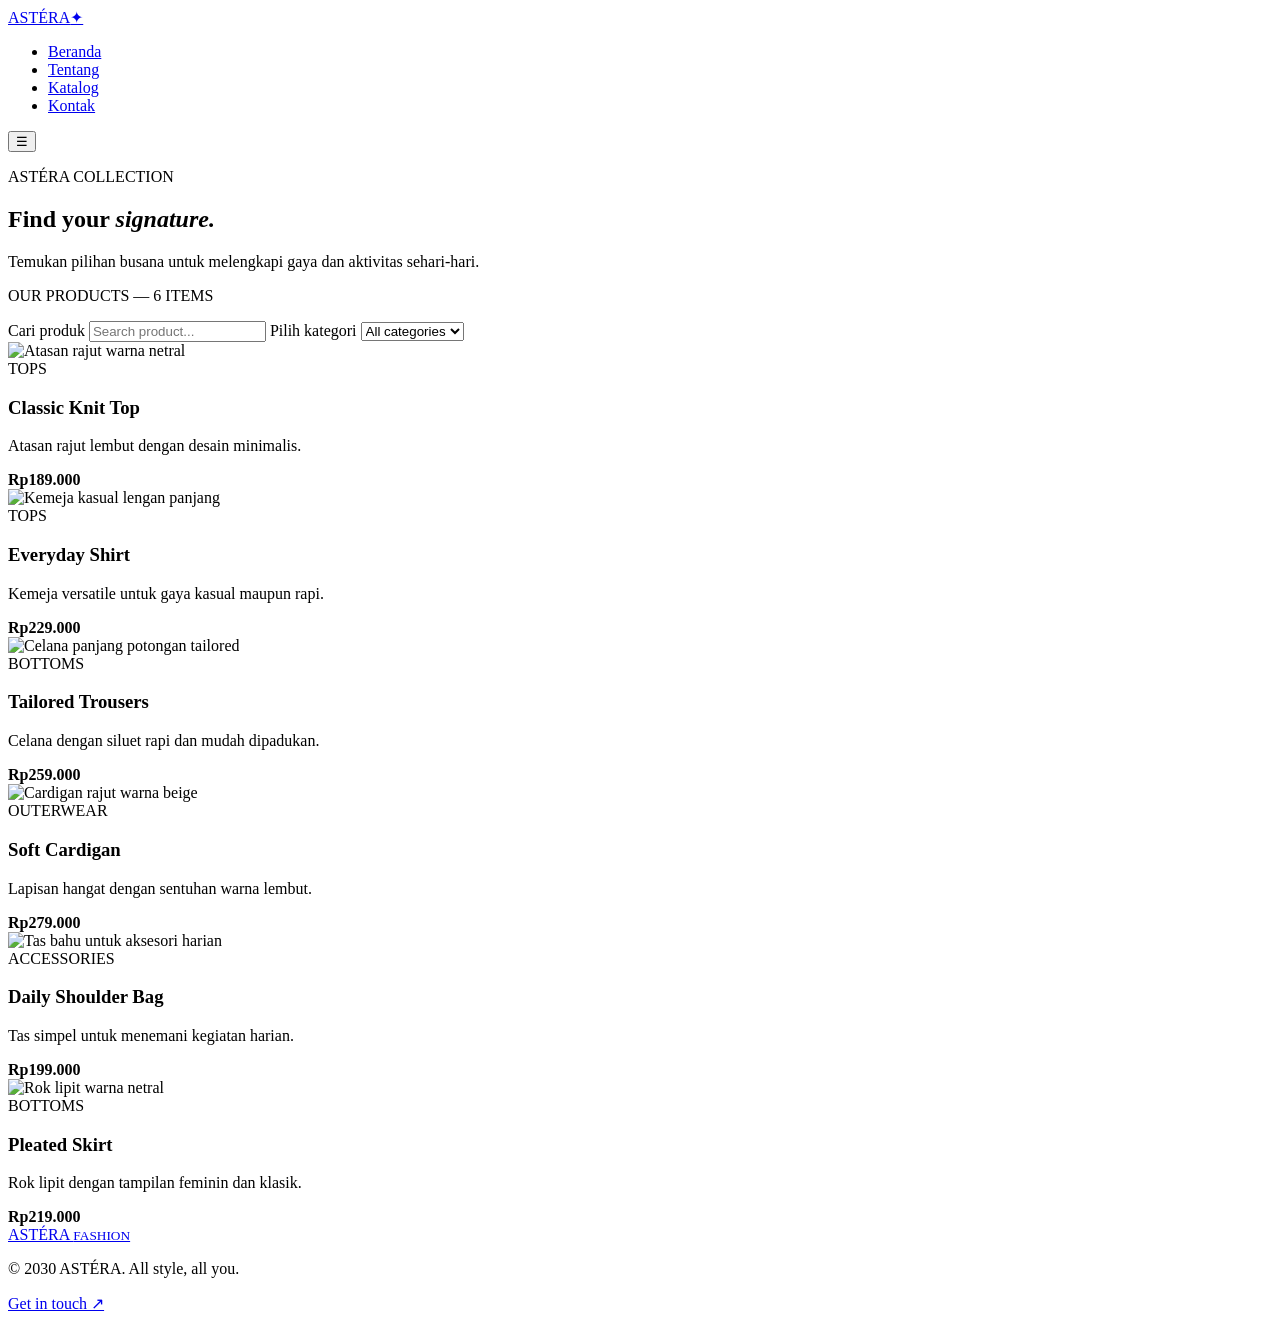
==== katalog.html @ 9cebd5f1 "Add files via upload" ====
<!DOCTYPE html>
<html lang="id">
<head>
    <meta charset="UTF-8">
    <meta name="viewport" content="width=device-width, initial-scale=1.0">
    <link rel="preconnect" href="https://fonts.googleapis.com">
    <link rel="preconnect" href="https://fonts.gstatic.com" crossorigin>
    <link href="https://fonts.googleapis.com/css2?family=Roboto+Mono:wght@500;600;700&family=DM+Sans:wght@400;500;600;700&display=swap" rel="stylesheet">
    <link rel="stylesheet" href="css/style.css">
    <script src="js/script.js" defer></script>
    <meta name="description" content="Katalog produk ASTÉRA">
    <title>Katalog | ASTÉRA</title>
</head>
<body>
    <nav class="navbar site-header">
    <div class="yahuu">
        <div class="logo"><a href="index.html" aria-label="ASTÉRA Beranda">ASTÉRA<span>✦</span></a></div>
        <div class="menu main-nav">
            <ul>
                <li><a href="index.html">Beranda</a></li>
                <li><a href="tentang.html">Tentang</a></li>
                <li><a href="katalog.html">Katalog</a></li>
                <li><a href="kontak.html">Kontak</a></li>
            </ul>
        </div>
        <button class="menu-toggle" aria-label="Buka navigasi" aria-expanded="false">☰</button>
    </div>
</nav><main>
<section class="page-hero"><p class="eyebrow">ASTÉRA COLLECTION</p>
    <h1>Find your <em>signature.</em></h1>
    <p>Temukan pilihan busana untuk melengkapi gaya dan aktivitas sehari-hari.</p>
</section>
<section class="section">
    <div class="catalog-toolbar">
        <p>OUR PRODUCTS — <span id="product-count">6 ITEMS</span></p>
        <div class="filter-controls">
            <label class="visually-hidden" for="search-product">Cari produk</label>
            <input id="search-product" type="search" placeholder="Search product...">
            <label class="visually-hidden" for="category-filter">Pilih kategori</label>
            <select id="category-filter">
                <option value="all">All categories</option>
                <option value="tops">Tops</option>
                <option value="bottoms">Bottoms</option>
                <option value="outerwear">Outerwear</option>
                <option value="accessories">Accessories</option>
            </select>
        </div>
    </div>
<div class="product-grid catalog-grid" id="catalog-grid">
<article class="product-card" data-category="tops" data-name="classic knit top"><img src="https://images.unsplash.com/photo-1551163943-3f6a855d1153?auto=format&fit=crop&w=800&q=85" alt="Atasan rajut warna netral">
    <div class="product-info">
        <span>TOPS</span>
        <h3>Classic Knit Top</h3>
        <p>Atasan rajut lembut dengan desain minimalis.</p>
        <strong>Rp189.000</strong>
    </div>
</article>
<article class="product-card" data-category="tops" data-name="everyday shirt"><img src="https://images.unsplash.com/photo-1596755094514-f87e34085b2c?auto=format&fit=crop&w=800&q=85" alt="Kemeja kasual lengan panjang">
    <div class="product-info">
        <span>TOPS</span>
        <h3>Everyday Shirt</h3>
        <p>Kemeja versatile untuk gaya kasual maupun rapi.</p>
        <strong>Rp229.000</strong>
    </div>
</article>
<article class="product-card" data-category="bottoms" data-name="tailored trousers"><img src="https://images.unsplash.com/photo-1506629905607-d9d4e3a1a7e8?auto=format&fit=crop&w=800&q=85" alt="Celana panjang potongan tailored">
    <div class="product-info">
        <span>BOTTOMS</span>
        <h3>Tailored Trousers</h3>
        <p>Celana dengan siluet rapi dan mudah dipadukan.</p>
        <strong>Rp259.000</strong>
    </div>
</article>
<article class="product-card" data-category="outerwear" data-name="soft cardigan"><img src="https://images.unsplash.com/photo-1620799140408-edc6dcb6d633?auto=format&fit=crop&w=800&q=85" alt="Cardigan rajut warna beige">
    <div class="product-info">
        <span>OUTERWEAR</span>
        <h3>Soft Cardigan</h3>
        <p>Lapisan hangat dengan sentuhan warna lembut.</p>
        <strong>Rp279.000</strong>
    </div>
</article>
<article class="product-card" data-category="accessories" data-name="daily shoulder bag"><img src="https://images.unsplash.com/photo-1584917865442-de89df76afd3?auto=format&fit=crop&w=800&q=85" alt="Tas bahu untuk aksesori harian">
    <div class="product-info">
        <span>ACCESSORIES</span>
        <h3>Daily Shoulder Bag</h3>
        <p>Tas simpel untuk menemani kegiatan harian.</p>
        <strong>Rp199.000</strong>
    </div>
</article>
<article class="product-card" data-category="bottoms" data-name="pleated skirt"><img src="https://images.unsplash.com/photo-1583496661160-fb5886a0aaaa?auto=format&fit=crop&w=800&q=85" alt="Rok lipit warna netral">
    <div class="product-info">
        <span>BOTTOMS</span>
        <h3>Pleated Skirt</h3>
        <p>Rok lipit dengan tampilan feminin dan klasik.</p>
        <strong>Rp219.000</strong>
    </div>
</article>
</div>
<p id="empty-state" class="empty-state" hidden>Produk tidak ditemukan.</p>
</section></main>
<footer class="site-footer"><a class="footer-logo" href="index.html">ASTÉRA <small>FASHION</small></a>
    <p>© 2030 ASTÉRA. All style, all you.</p>
    <a href="kontak.html">Get in touch ↗</a>
</footer>
</body>
</html>
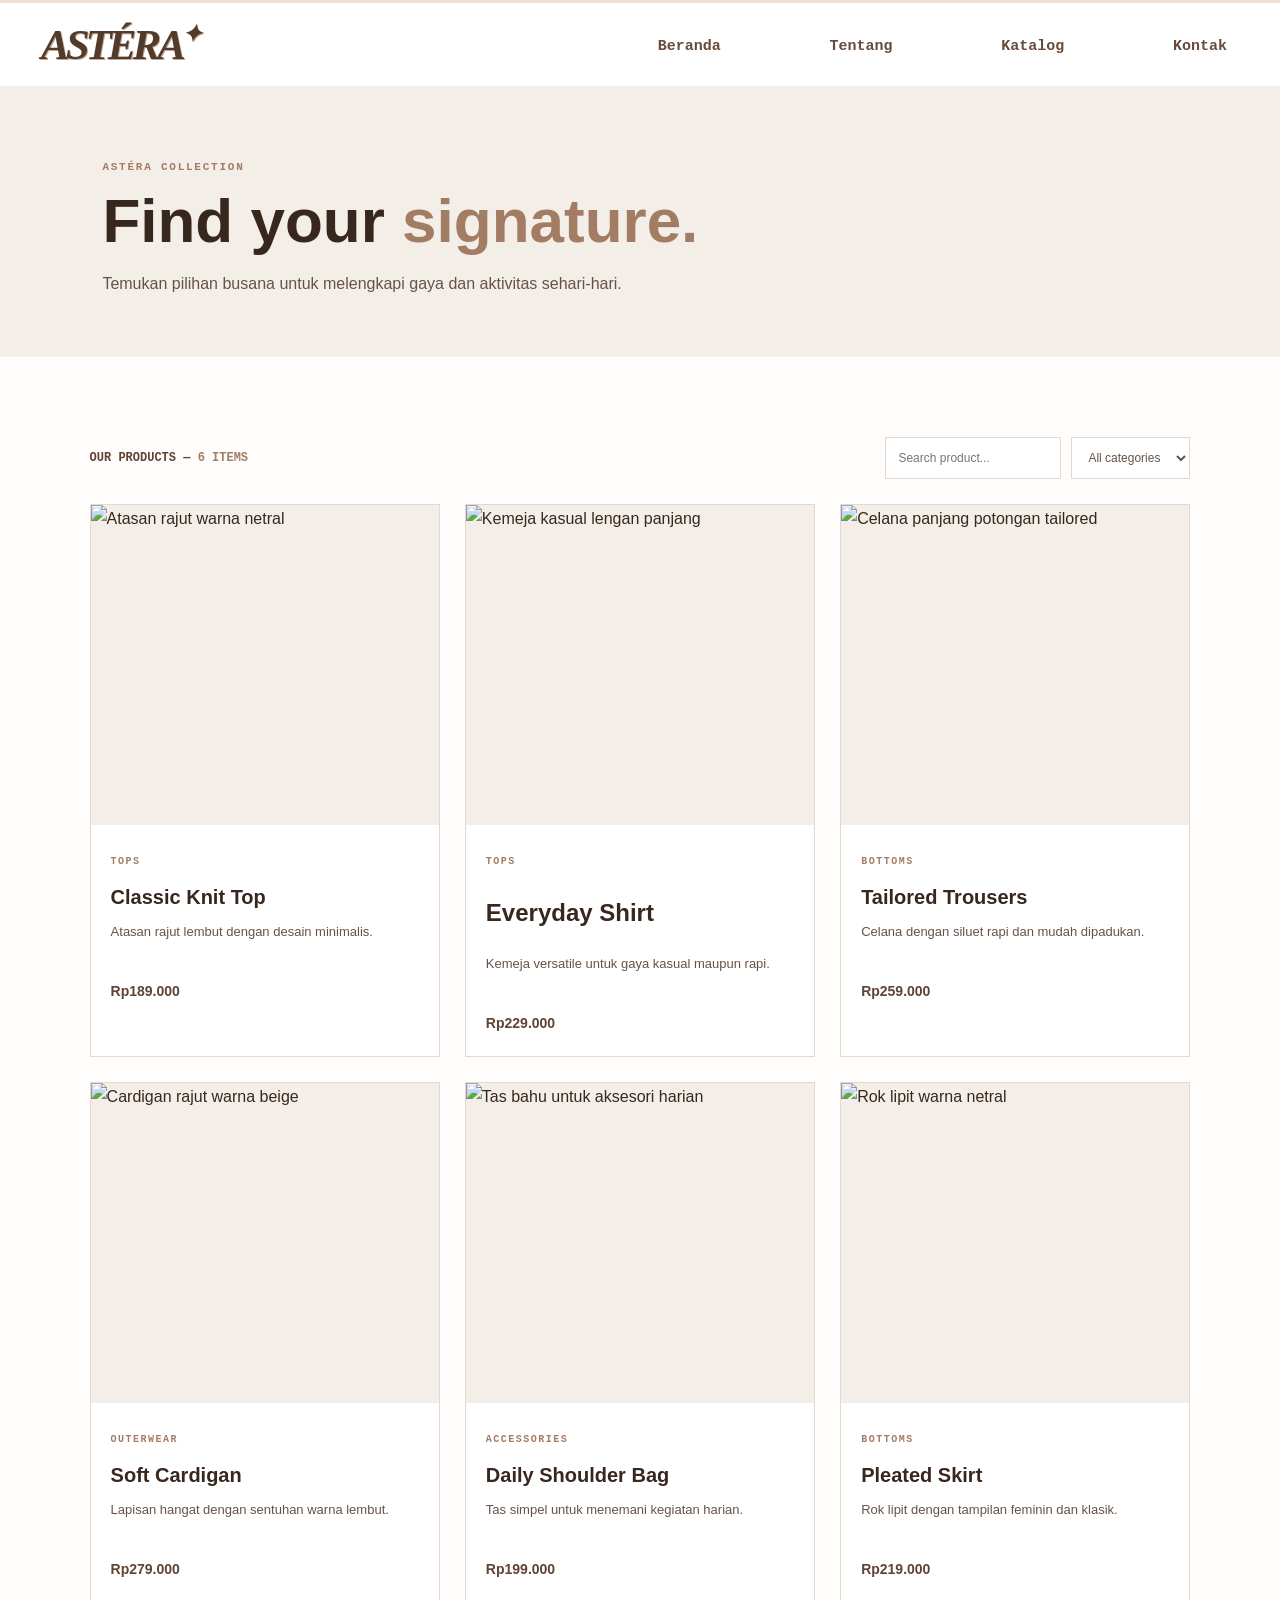
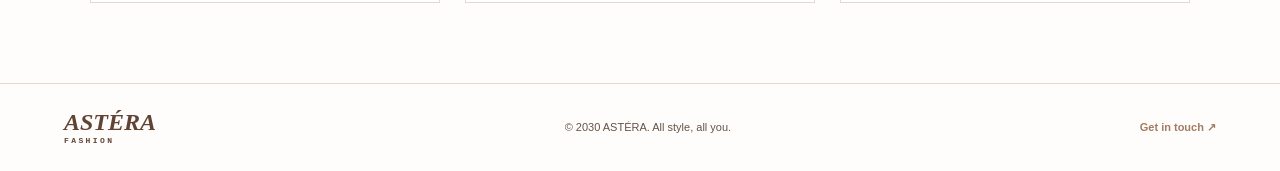
==== commit c3a804b3: "Add files via upload" ====
--- a/katalog.html
+++ b/katalog.html
@@ -58,7 +58,7 @@
 <article class="product-card" data-category="tops" data-name="everyday shirt"><img src="https://images.unsplash.com/photo-1596755094514-f87e34085b2c?auto=format&fit=crop&w=800&q=85" alt="Kemeja kasual lengan panjang">
     <div class="product-info">
         <span>TOPS</span>
-        <h3>Everyday Shirt</h3>
+        <h2>Everyday Shirt</h2>
         <p>Kemeja versatile untuk gaya kasual maupun rapi.</p>
         <strong>Rp229.000</strong>
     </div>
--- a/css/style.css
+++ b/css/style.css
@@ -0,0 +1,785 @@
+:root {
+    --brown: #604332;
+    --dark: #38271f;
+    --taupe: #a58c7c;
+    --cream: #f4eee8;
+    --paper: #fffdfb;
+    --text: #665348;
+    --line: #e5d9cf;
+    --shadow: 0 16px 40px rgba(50, 34, 25, .12);
+}
+
+* {
+    box-sizing: border-box;
+}
+
+html {
+    scroll-behavior: smooth;
+}
+
+body {
+    margin: 0;
+    color: var(--dark);
+    background: var(--paper);
+    font-family: "DM Sans", sans-serif;
+    line-height: 1.7;
+}
+
+a {
+    color: inherit;
+    text-decoration: none;
+}
+
+img {
+    display: block;
+    max-width: 100%;
+}
+
+.site-header {
+    height: 86px;
+    padding: 0 3.2%;
+    display: flex;
+    align-items: center;
+    justify-content: space-between;
+    gap: 30px;
+    background: #fff;
+    border-top: 3px solid #eee0d7;
+    position: relative;
+    z-index: 5;
+}
+
+.yahuu {
+    width: 100%;
+    display: flex;
+    align-items: center;
+    justify-content: space-between;
+    gap: 30px;
+}
+
+.logo {
+    display: flex;
+    align-items: center;
+    width: 220px;
+    height: 76px;
+}
+
+.logo a {
+    font: italic 600 43px Georgia, serif;
+    color: #513b2c;
+    letter-spacing: -4px;
+    text-shadow: 1px 1px #c3a88f;
+}
+
+.logo span {
+    font-size: 24px;
+    vertical-align: top;
+}
+
+.main-nav {
+    display: flex;
+    align-items: center;
+    padding-right: 1%;
+}
+
+.main-nav ul {
+    display: flex;
+    align-items: center;
+    gap: clamp(48px, 8.5vw, 118px);
+    margin: 0;
+    padding: 0;
+    list-style: none;
+}
+
+.main-nav a {
+    color: #674b3b;
+    font: 700 15px "Roboto Mono", monospace;
+    transition: color .2s;
+}
+
+.main-nav a:hover,
+.main-nav a.active {
+    color: #a47e65;
+}
+
+.menu-toggle {
+    display: none;
+    border: 1px solid var(--line);
+    background: white;
+    color: var(--brown);
+    font-size: 22px;
+    padding: 5px 11px;
+    cursor: pointer;
+}
+
+.home-hero {
+    min-height: 551px;
+    height: calc(100vh - 86px);
+    max-height: 760px;
+    position: relative;
+    display: grid;
+    place-items: center;
+    overflow: hidden;
+    background-image: url("https://images.unsplash.com/photo-1483985988355-763728e1935b?auto=format&fit=crop&w=2000&q=90");
+    background-position: center 43%;
+    background-size: cover;
+}
+
+.header-opacity {
+    position: absolute;
+    inset: 0;
+    background: rgba(35, 25, 20, .70);
+    z-index: 0;
+}
+
+.write {
+    position: relative;
+    z-index: 1;
+}
+
+.hero-content {
+    width: min(1000px, 90%);
+    margin-top: 8px;
+    color: #fff;
+    text-align: center;
+    animation: fade-in .7s ease both;
+}
+
+.hero-kicker {
+    margin: 0 0 42px;
+    color: #b69d8d;
+    font: 700 22px "Roboto Mono", monospace;
+    letter-spacing: .02em;
+}
+
+.hero-content h1 {
+    margin: 0 auto 12px;
+    font: 700 clamp(28px, 3.25vw, 44px)/1.3 "Roboto Mono", monospace;
+    letter-spacing: -.035em;
+}
+
+.hero-content > p:not(.hero-kicker) {
+    margin: 0 0 8px;
+    color: #fff;
+    font-size: 17px;
+}
+
+.hero-button {
+    display: inline-flex;
+    min-height: 48px;
+    align-items: center;
+    justify-content: center;
+    padding: 0 15px;
+    border: 0;
+    border-radius: 4px;
+    background: #b49a87;
+    color: #624634;
+    font: 700 15px "Roboto Mono", monospace;
+    transition: background .25s, transform .25s;
+    cursor: pointer;
+}
+
+.hero-button:hover {
+    background: #e0c8b6;
+    transform: translateY(-2px);
+}
+
+.home-intro {
+    padding: 82px 24px;
+    text-align: center;
+    background: var(--cream);
+}
+
+.eyebrow {
+    margin: 0 0 12px;
+    color: #a27c63;
+    font: 700 11px "Roboto Mono", monospace;
+    letter-spacing: .16em;
+}
+
+.home-intro h2,
+.section-heading h2,
+.page-hero h1,
+.about-layout h2,
+.vision-section h2,
+.contact-layout h2 {
+    font-weight: 600;
+}
+
+.home-intro h2 {
+    margin: 0 0 12px;
+    font-size: clamp(27px, 4vw, 42px);
+}
+
+.home-intro > p:not(.eyebrow) {
+    max-width: 650px;
+    margin: 0 auto 20px;
+    color: var(--text);
+}
+
+.text-link {
+    color: var(--brown);
+    font-size: 12px;
+    font-weight: 700;
+}
+
+.section {
+    padding: 80px max(7vw, 25px);
+}
+
+.section-heading {
+    display: flex;
+    justify-content: space-between;
+    align-items: end;
+    gap: 20px;
+    margin-bottom: 32px;
+}
+
+.section-heading h2 {
+    margin: 0;
+    font-size: clamp(28px, 3.4vw, 40px);
+}
+
+em {
+    color: #a27c63;
+    font-style: normal;
+}
+
+.product-grid {
+    display: grid;
+    grid-template-columns: repeat(3, minmax(0, 1fr));
+    gap: 25px;
+}
+
+.product-card {
+    min-width: 0;
+    overflow: hidden;
+    border: 1px solid var(--line);
+    background: white;
+    transition: transform .25s, box-shadow .25s;
+}
+
+.product-card:hover {
+    transform: translateY(-5px);
+    box-shadow: var(--shadow);
+}
+
+.product-card > img {
+    width: 100%;
+    height: 300px;
+    object-fit: cover;
+    background: var(--cream);
+}
+
+.product-info {
+    padding: 20px;
+}
+
+.product-info > span {
+    color: #a27c63;
+    font: 700 10px "Roboto Mono", monospace;
+    letter-spacing: .15em;
+}
+
+.product-info h3 {
+    margin: 7px 0;
+    font-size: 20px;
+}
+
+.product-info p {
+    min-height: 44px;
+    margin: 0 0 12px;
+    color: var(--text);
+    font-size: 13px;
+}
+
+.product-info strong {
+    color: var(--brown);
+    font-size: 14px;
+}
+
+.site-footer {
+    display: flex;
+    justify-content: space-between;
+    align-items: center;
+    gap: 20px;
+    padding: 25px 5%;
+    border-top: 1px solid var(--line);
+    color: var(--text);
+    font-size: 11px;
+}
+
+.site-footer p {
+    margin: 0;
+}
+
+.site-footer > a:last-child {
+    color: #a27c63;
+    font-weight: 700;
+}
+
+.footer-logo {
+    font: italic 700 24px Georgia, serif;
+    color: var(--brown);
+}
+
+.footer-logo small {
+    display: block;
+    font: 700 8px "Roboto Mono", monospace;
+    letter-spacing: .3em;
+}
+
+.page-hero {
+    padding: 75px max(8vw, 25px) 60px;
+    background: var(--cream);
+}
+
+.page-hero h1 {
+    margin: 0 0 14px;
+    font-size: clamp(42px, 5vw, 62px);
+    line-height: 1.15;
+}
+
+.page-hero > p:last-child {
+    max-width: 650px;
+    margin: 0;
+    color: var(--text);
+}
+
+.about-layout {
+    display: grid;
+    grid-template-columns: .95fr 1.05fr;
+    align-items: center;
+    gap: 7vw;
+    padding: 80px max(8vw, 25px);
+}
+
+.about-layout > img {
+    width: 100%;
+    height: 440px;
+    object-fit: cover;
+    padding: 12px;
+    background: var(--cream);
+}
+
+.about-layout h2,
+.contact-layout h2 {
+    margin: 0 0 20px;
+    font-size: clamp(30px, 3.5vw, 43px);
+    line-height: 1.2;
+}
+
+.about-layout p:not(.eyebrow) {
+    color: var(--text);
+    font-size: 14px;
+}
+
+.brand-values {
+    display: flex;
+    flex-wrap: wrap;
+    gap: 9px;
+    margin-top: 25px;
+}
+
+.brand-values span {
+    padding: 7px 10px;
+    border: 1px solid var(--line);
+    color: var(--brown);
+    font: 700 9px "Roboto Mono", monospace;
+}
+
+.vision-section {
+    background: #f8f4ef;
+}
+
+.vision-section h2 {
+    margin: 0 0 30px;
+    font-size: 38px;
+}
+
+.vision-grid {
+    display: grid;
+    grid-template-columns: 1fr 1fr;
+    gap: 20px;
+}
+
+.vision-grid article {
+    padding: 28px;
+    border: 1px solid var(--line);
+    background: white;
+}
+
+.vision-grid b {
+    color: #a27c63;
+    font: 700 11px "Roboto Mono", monospace;
+}
+
+.vision-grid h3 {
+    margin: 8px 0;
+}
+
+.vision-grid p,
+.team-grid p {
+    margin: 0;
+    color: var(--text);
+    font-size: 13px;
+}
+
+.team-grid {
+    display: grid;
+    grid-template-columns: repeat(3, 1fr);
+    gap: 25px;
+    text-align: center;
+}
+
+.team-grid article {
+    padding: 28px 15px;
+    border: 1px solid var(--line);
+}
+
+.team-grid article > div {
+    display: grid;
+    place-items: center;
+    width: 76px;
+    height: 76px;
+    margin: 0 auto 14px;
+    border-radius: 50%;
+    background: var(--cream);
+    color: var(--brown);
+    font: 32px Georgia, serif;
+}
+
+.team-grid h3 {
+    margin: 0;
+    font-size: 17px;
+}
+
+.catalog-toolbar {
+    display: flex;
+    justify-content: space-between;
+    align-items: center;
+    gap: 20px;
+    margin-bottom: 25px;
+}
+
+.catalog-toolbar > p {
+    margin: 0;
+    color: var(--brown);
+    font: 700 12px "Roboto Mono", monospace;
+}
+
+.catalog-toolbar > p span {
+    color: #a27c63;
+}
+
+.filter-controls {
+    display: flex;
+    gap: 10px;
+}
+
+.filter-controls input,
+.filter-controls select {
+    min-height: 42px;
+    padding: 0 12px;
+    border: 1px solid var(--line);
+    background: white;
+    color: var(--text);
+    font: 12px "DM Sans", sans-serif;
+}
+
+.catalog-grid .product-card > img {
+    height: 320px;
+}
+
+.empty-state {
+    padding: 30px;
+    color: var(--text);
+    text-align: center;
+}
+
+.contact-layout {
+    display: grid;
+    grid-template-columns: 1fr 1fr;
+    gap: 7vw;
+    padding: 75px max(8vw, 25px);
+}
+
+.contact-item {
+    display: flex;
+    align-items: center;
+    gap: 15px;
+    margin: 20px 0;
+}
+
+.contact-item b {
+    min-width: 85px;
+    color: #a27c63;
+    font: 700 10px "Roboto Mono", monospace;
+}
+
+.contact-item a,
+.contact-item p {
+    margin: 0;
+    color: var(--text);
+    font-size: 12px;
+}
+
+.map-frame {
+    height: 190px;
+    margin: 25px 0 8px;
+    border: 8px solid var(--cream);
+}
+
+.map-frame iframe {
+    width: 100%;
+    height: 100%;
+    border: 0;
+}
+
+.contact-form {
+    padding: 32px;
+    background: #f8f4ef;
+}
+
+.form-field {
+    display: flex;
+    flex-direction: column;
+    gap: 7px;
+    margin-bottom: 17px;
+}
+
+.form-field label {
+    color: var(--brown);
+    font-size: 11px;
+    font-weight: 700;
+}
+
+.form-field input,
+.form-field select,
+.form-field textarea {
+    width: 100%;
+    min-height: 44px;
+    padding: 11px 12px;
+    border: 1px solid var(--line);
+    background: white;
+    color: var(--dark);
+    font: 12px "DM Sans", sans-serif;
+}
+
+.form-field textarea {
+    resize: vertical;
+}
+
+.form-field small {
+    color: #88776b;
+    font-size: 10px;
+}
+
+.form-row {
+    display: grid;
+    grid-template-columns: 1fr 1fr;
+    gap: 14px;
+}
+
+.contact-form .hero-button {
+    width: 100%;
+}
+
+.form-feedback {
+    min-height: 20px;
+    margin: 10px 0 0;
+    color: #526b45;
+    font-size: 12px;
+}
+
+.visually-hidden {
+    position: absolute;
+    width: 1px;
+    height: 1px;
+    padding: 0;
+    margin: -1px;
+    overflow: hidden;
+    clip: rect(0, 0, 0, 0);
+    white-space: nowrap;
+    border: 0;
+}
+
+@keyframes fade-in {
+    from {
+        opacity: 0;
+        transform: translateY(12px);
+    }
+
+    to {
+        opacity: 1;
+        transform: translateY(0);
+    }
+}
+
+@media (min-width: 992px) {
+    .home-hero {
+        min-height: 551px;
+    }
+}
+
+@media (max-width: 991px) {
+    .main-nav {
+        gap: 35px;
+    }
+
+    .home-hero {
+        height: 570px;
+    }
+
+    .product-grid {
+        grid-template-columns: repeat(2, minmax(0, 1fr));
+    }
+
+    .about-layout,
+    .contact-layout {
+        gap: 35px;
+    }
+}
+
+@media (max-width: 600px) {
+    .site-header {
+        height: auto;
+        min-height: 78px;
+        padding: 5px 18px;
+        flex-wrap: wrap;
+    }
+
+    .yahuu {
+        flex-wrap: wrap;
+    }
+
+    .logo {
+        width: 175px;
+        height: 66px;
+    }
+
+    .logo span {
+        font-size: 36px;
+    }
+
+    .menu-toggle {
+        display: block;
+    }
+
+    .main-nav {
+        display: none;
+        flex: 1 0 100%;
+        flex-direction: column;
+        align-items: stretch;
+        gap: 0;
+        padding: 5px 0 12px;
+    }
+
+    .main-nav ul {
+        width: 100%;
+        flex-direction: column;
+        align-items: stretch;
+        gap: 0;
+    }
+
+    .main-nav.is-open {
+        display: flex;
+    }
+
+    .main-nav a {
+        padding: 10px 2px;
+        border-top: 1px solid var(--line);
+    }
+
+    .home-hero {
+        min-height: 520px;
+        height: calc(100svh - 78px);
+        background-position: center;
+    }
+
+    .hero-content {
+        width: 92%;
+    }
+
+    .hero-kicker {
+        margin-bottom: 28px;
+        font-size: 14px;
+    }
+
+    .hero-content h1 {
+        font-size: clamp(23px, 6vw, 34px);
+    }
+
+    .hero-content > p:not(.hero-kicker) {
+        font-size: 14px;
+    }
+
+    .hero-button {
+        min-height: 44px;
+        font-size: 12px;
+    }
+
+    .home-intro {
+        padding: 60px 24px;
+    }
+
+    .section {
+        padding: 60px 22px;
+    }
+
+    .section-heading,
+    .catalog-toolbar {
+        align-items: flex-start;
+        flex-direction: column;
+    }
+
+    .product-grid,
+    .vision-grid,
+    .team-grid {
+        grid-template-columns: 1fr;
+    }
+
+    .product-card > img,
+    .catalog-grid .product-card > img {
+        height: 340px;
+    }
+
+    .page-hero {
+        padding: 55px 24px 45px;
+    }
+
+    .about-layout,
+    .contact-layout {
+        grid-template-columns: 1fr;
+        padding: 55px 22px;
+    }
+
+    .about-layout > img {
+        height: 330px;
+    }
+
+    .filter-controls {
+        width: 100%;
+        flex-direction: column;
+    }
+
+    .filter-controls input,
+    .filter-controls select {
+        width: 100%;
+    }
+
+    .form-row {
+        grid-template-columns: 1fr;
+        gap: 0;
+    }
+
+    .contact-form {
+        padding: 24px 18px;
+    }
+
+    .site-footer {
+        align-items: flex-start;
+        flex-direction: column;
+        gap: 10px;
+        padding: 24px;
+    }
+}
